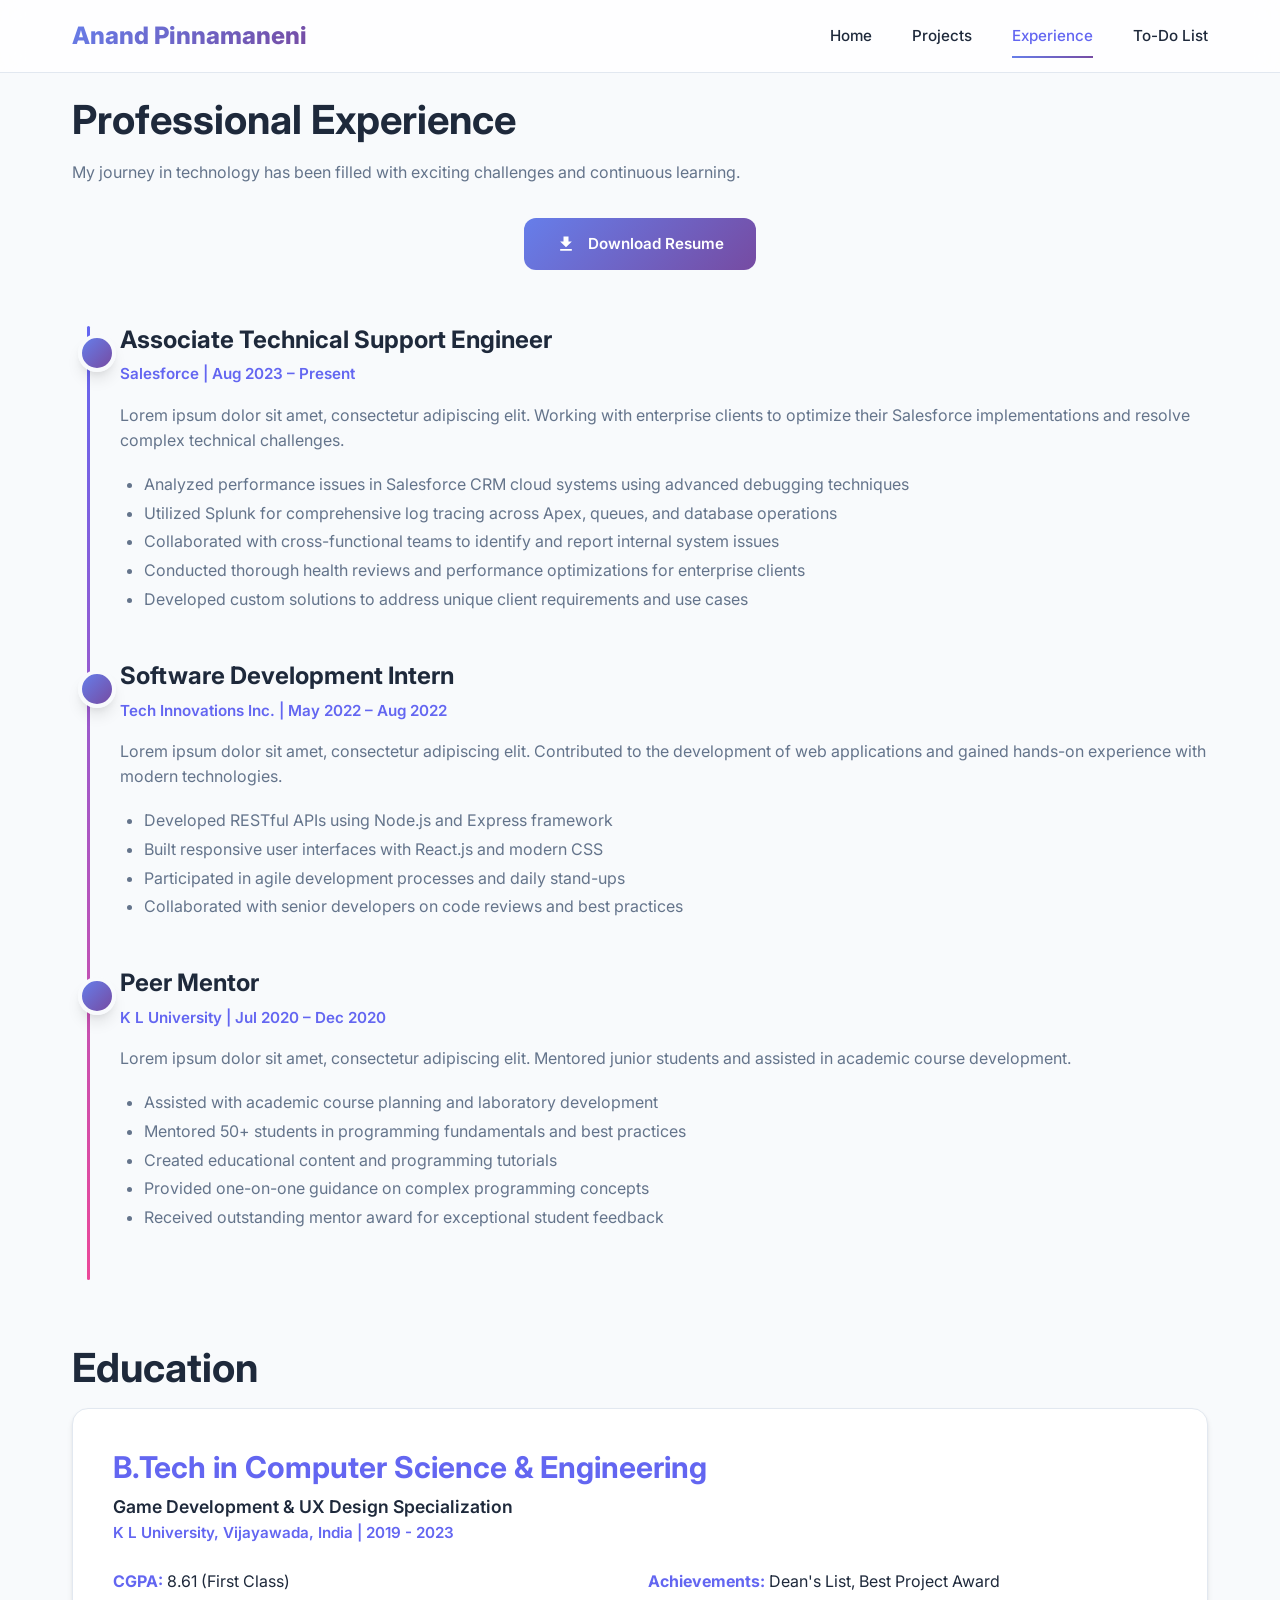
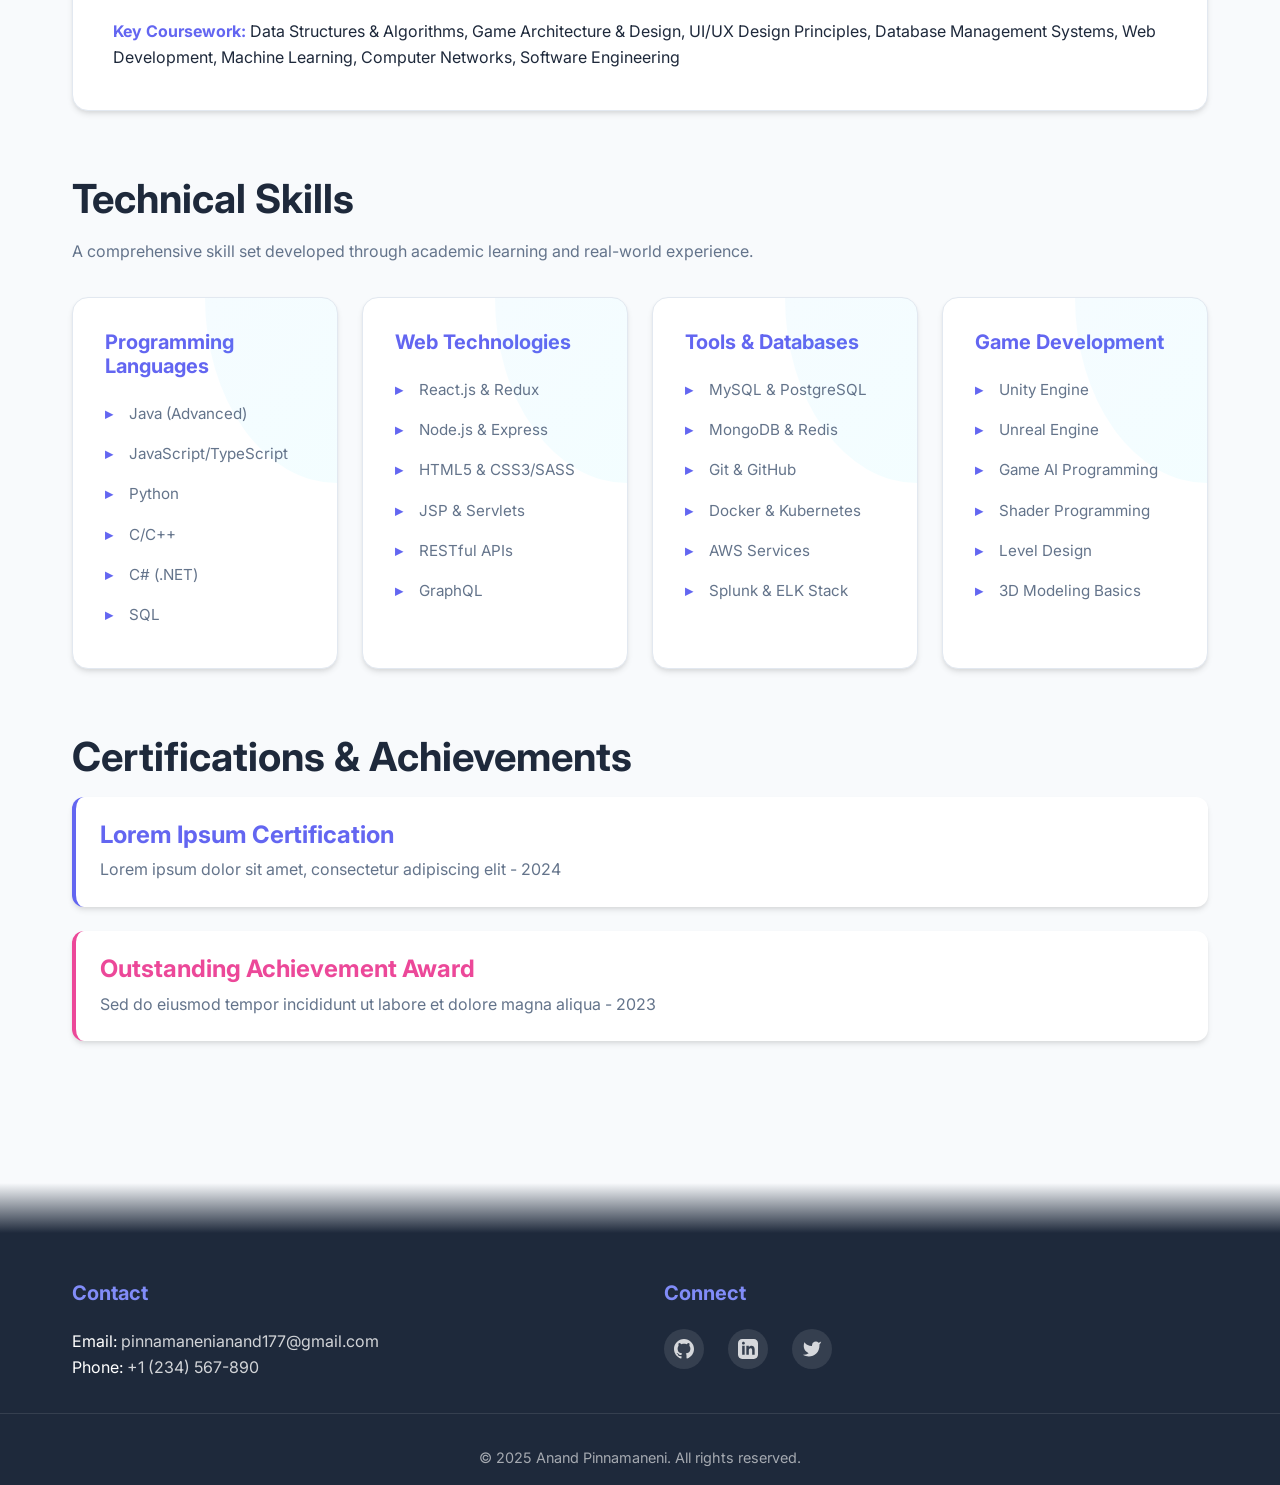
==== experience.html @ 84a03266 "first commit" ====
<!DOCTYPE html>
<html lang="en">
<head>
  <meta charset="UTF-8" />
  <meta name="viewport" content="width=device-width, initial-scale=1" />
  <title>Experience | Anand Pinnamaneni</title>
  <link rel="stylesheet" href="css/styles.css" />
  <link href="https://fonts.googleapis.com/css2?family=Inter:wght@400;500;600;700;800;900&display=swap" rel="stylesheet">
</head>
<body>
  <header>
    <div class="header-container">
      <a href="index.html" class="logo">Anand Pinnamaneni</a>
      <button class="menu-toggle" id="menu-toggle">☰</button>
      <nav id="nav-menu">
        <a href="index.html">Home</a>
        <a href="projects.html">Projects</a>
        <a href="experience.html" class="active">Experience</a>
        <a href="todo.html">To-Do List</a>
      </nav>
    </div>
  </header>

  <main>
    <section>
      <h2>Professional Experience</h2>
      <p style="color: var(--text-light); margin-bottom: 2rem;">My journey in technology has been filled with exciting challenges and continuous learning.</p>
      
      <div style="margin-bottom: 3rem; text-align: center;">
        <a href="resume/AnandPinnamaneni_Resume.pdf" download class="btn">
          <svg width="20" height="20" fill="currentColor" style="margin-right: 8px; vertical-align: middle;" viewBox="0 0 24 24">
            <path d="M19 9h-4V3H9v6H5l7 7 7-7zM5 18v2h14v-2H5z"/>
          </svg>
          Download Resume
        </a>
      </div>      
      <div class="experience-timeline">
        <div class="experience-item">
          <h3>Associate Technical Support Engineer</h3>
          <p class="experience-date">Salesforce | Aug 2023 – Present</p>
          <p style="color: var(--text-light); margin-bottom: 1rem;">
            Lorem ipsum dolor sit amet, consectetur adipiscing elit. Working with enterprise clients to optimize their Salesforce implementations and resolve complex technical challenges.
          </p>
          <ul style="margin-left: 1.5rem; color: var(--text-light); line-height: 1.8;">
            <li>Analyzed performance issues in Salesforce CRM cloud systems using advanced debugging techniques</li>
            <li>Utilized Splunk for comprehensive log tracing across Apex, queues, and database operations</li>
            <li>Collaborated with cross-functional teams to identify and report internal system issues</li>
            <li>Conducted thorough health reviews and performance optimizations for enterprise clients</li>
            <li>Developed custom solutions to address unique client requirements and use cases</li>
          </ul>
        </div>

        <div class="experience-item">
          <h3>Software Development Intern</h3>
          <p class="experience-date">Tech Innovations Inc. | May 2022 – Aug 2022</p>
          <p style="color: var(--text-light); margin-bottom: 1rem;">
            Lorem ipsum dolor sit amet, consectetur adipiscing elit. Contributed to the development of web applications and gained hands-on experience with modern technologies.
          </p>
          <ul style="margin-left: 1.5rem; color: var(--text-light); line-height: 1.8;">
            <li>Developed RESTful APIs using Node.js and Express framework</li>
            <li>Built responsive user interfaces with React.js and modern CSS</li>
            <li>Participated in agile development processes and daily stand-ups</li>
            <li>Collaborated with senior developers on code reviews and best practices</li>
          </ul>
        </div>
        <div class="experience-item">
          <h3>Peer Mentor</h3>
          <p class="experience-date">K L University | Jul 2020 – Dec 2020</p>
          <p style="color: var(--text-light); margin-bottom: 1rem;">
            Lorem ipsum dolor sit amet, consectetur adipiscing elit. Mentored junior students and assisted in academic course development.
          </p>
          <ul style="margin-left: 1.5rem; color: var(--text-light); line-height: 1.8;">
            <li>Assisted with academic course planning and laboratory development</li>
            <li>Mentored 50+ students in programming fundamentals and best practices</li>
            <li>Created educational content and programming tutorials</li>
            <li>Provided one-on-one guidance on complex programming concepts</li>
            <li>Received outstanding mentor award for exceptional student feedback</li>
          </ul>
        </div>
      </div>
    </section>

    <section>
      <h2>Education</h2>
      <div style="background: var(--card-bg); padding: 2.5rem; border-radius: 16px; box-shadow: var(--shadow); border: 1px solid var(--border-color);">
        <h3 style="color: var(--primary-color); margin-bottom: 0.5rem;">B.Tech in Computer Science & Engineering</h3>
        <p style="color: var(--text-color); font-weight: 600; font-size: 1.1rem;">Game Development & UX Design Specialization</p>
        <p class="experience-date">K L University, Vijayawada, India | 2019 - 2023</p>
        <div style="margin-top: 1.5rem; display: grid; grid-template-columns: repeat(auto-fit, minmax(200px, 1fr)); gap: 1rem;">
          <div>
            <strong style="color: var(--primary-color);">CGPA:</strong> 8.61 (First Class)
          </div>
          <div>
            <strong style="color: var(--primary-color);">Achievements:</strong> Dean's List, Best Project Award
          </div>
        </div>        <p style="margin-top: 1.5rem;">
          <strong style="color: var(--primary-color);">Key Coursework:</strong> Data Structures & Algorithms, Game Architecture & Design, UI/UX Design Principles, Database Management Systems, Web Development, Machine Learning, Computer Networks, Software Engineering
        </p>
      </div>
    </section>

    <section>
      <h2>Technical Skills</h2>
      <p style="color: var(--text-light); margin-bottom: 2rem;">A comprehensive skill set developed through academic learning and real-world experience.</p>
      
      <div class="skills-grid">
        <div class="skill-category">
          <h4>Programming Languages</h4>
          <ul>
            <li>Java (Advanced)</li>
            <li>JavaScript/TypeScript</li>
            <li>Python</li>
            <li>C/C++</li>
            <li>C# (.NET)</li>
            <li>SQL</li>
          </ul>
        </div>
        <div class="skill-category">
          <h4>Web Technologies</h4>
          <ul>
            <li>React.js & Redux</li>
            <li>Node.js & Express</li>
            <li>HTML5 & CSS3/SASS</li>
            <li>JSP & Servlets</li>
            <li>RESTful APIs</li>
            <li>GraphQL</li>
          </ul>
        </div>        <div class="skill-category">
          <h4>Tools & Databases</h4>
          <ul>
            <li>MySQL & PostgreSQL</li>
            <li>MongoDB & Redis</li>
            <li>Git & GitHub</li>
            <li>Docker & Kubernetes</li>
            <li>AWS Services</li>
            <li>Splunk & ELK Stack</li>
          </ul>
        </div>
        <div class="skill-category">
          <h4>Game Development</h4>
          <ul>
            <li>Unity Engine</li>
            <li>Unreal Engine</li>
            <li>Game AI Programming</li>
            <li>Shader Programming</li>
            <li>Level Design</li>
            <li>3D Modeling Basics</li>
          </ul>
        </div>
      </div>
    </section>

    <section>
      <h2>Certifications & Achievements</h2>
      <div style="display: grid; gap: 1.5rem;">
        <div style="background: var(--card-bg); padding: 1.5rem; border-radius: 12px; box-shadow: var(--shadow); border-left: 4px solid var(--primary-color);">
          <h4 style="color: var(--primary-color); margin-bottom: 0.5rem;">Lorem Ipsum Certification</h4>
          <p style="color: var(--text-light);">Lorem ipsum dolor sit amet, consectetur adipiscing elit - 2024</p>
        </div>
        <div style="background: var(--card-bg); padding: 1.5rem; border-radius: 12px; box-shadow: var(--shadow); border-left: 4px solid var(--secondary-color);">
          <h4 style="color: var(--secondary-color); margin-bottom: 0.5rem;">Outstanding Achievement Award</h4>
          <p style="color: var(--text-light);">Sed do eiusmod tempor incididunt ut labore et dolore magna aliqua - 2023</p>
        </div>
      </div>
    </section>
  </main>
  <footer>
    <div class="footer-content">
      <div class="footer-section">
        <h3>Contact</h3>
        <p>Email: <a href="mailto:pinnamanenianand177@gmail.com">pinnamanenianand177@gmail.com</a></p>
        <p>Phone: <a href="tel:+1234567890">+1 (234) 567-890</a></p>
      </div>
      <div class="footer-section">
        <h3>Connect</h3>
        <div class="social-links">
          <a href="https://github.com" target="_blank" title="GitHub">
            <svg width="20" height="20" fill="currentColor" viewBox="0 0 24 24"><path d="M12 0c-6.626 0-12 5.373-12 12 0 5.302 3.438 9.8 8.207 11.387.599.111.793-.261.793-.577v-2.234c-3.338.726-4.033-1.416-4.033-1.416-.546-1.387-1.333-1.756-1.333-1.756-1.089-.745.083-.729.083-.729 1.205.084 1.839 1.237 1.839 1.237 1.07 1.834 2.807 1.304 3.492.997.107-.775.418-1.305.762-1.604-2.665-.305-5.467-1.334-5.467-5.931 0-1.311.469-2.381 1.236-3.221-.124-.303-.535-1.524.117-3.176 0 0 1.008-.322 3.301 1.23.957-.266 1.983-.399 3.003-.404 1.02.005 2.047.138 3.006.404 2.291-1.552 3.297-1.23 3.297-1.23.653 1.653.242 2.874.118 3.176.77.84 1.235 1.911 1.235 3.221 0 4.609-2.807 5.624-5.479 5.921.43.372.823 1.102.823 2.222v3.293c0 .319.192.694.801.576 4.765-1.589 8.199-6.086 8.199-11.386 0-6.627-5.373-12-12-12z"/></svg>
          </a>
          <a href="https://linkedin.com" target="_blank" title="LinkedIn">
            <svg width="20" height="20" fill="currentColor" viewBox="0 0 24 24"><path d="M19 0h-14c-2.761 0-5 2.239-5 5v14c0 2.761 2.239 5 5 5h14c2.762 0 5-2.239 5-5v-14c0-2.761-2.238-5-5-5zm-11 19h-3v-11h3v11zm-1.5-12.268c-.966 0-1.75-.79-1.75-1.764s.784-1.764 1.75-1.764 1.75.79 1.75 1.764-.783 1.764-1.75 1.764zm13.5 12.268h-3v-5.604c0-3.368-4-3.113-4 0v5.604h-3v-11h3v1.765c1.396-2.586 7-2.777 7 2.476v6.759z"/></svg>
          </a>
          <a href="https://twitter.com" target="_blank" title="Twitter">
            <svg width="20" height="20" fill="currentColor" viewBox="0 0 24 24"><path d="M23 3a10.9 10.9 0 01-3.14 1.53 4.48 4.48 0 00-7.86 3v1A10.66 10.66 0 013 4s-4 9 5 13a11.64 11.64 0 01-7 2c9 5 20 0 20-11.5a4.5 4.5 0 00-.08-.83A7.72 7.72 0 0023 3z"></path></svg>
          </a>
        </div>
      </div>
    </div>
    <div class="footer-bottom">
      <p>&copy; 2025 Anand Pinnamaneni. All rights reserved.</p>
    </div>
  </footer>

  <script src="javascripts/script.js"></script>
</body>
</html>
---- css/styles.css ----
/* Modern Portfolio CSS - Enhanced Design */

/* CSS Variables for Modern Theme */
:root {
  --primary-color: #6366f1;
  --primary-dark: #4f46e5;
  --primary-light: #818cf8;
  --secondary-color: #ec4899;
  --accent-color: #14b8a6;
  --text-color: #1e293b;
  --text-light: #64748b;
  --text-muted: #94a3b8;
  --bg-color: #f8fafc;
  --card-bg: #ffffff;
  --card-hover: #f1f5f9;
  --border-color: #e2e8f0;
  --shadow-sm: 0 1px 2px 0 rgba(0, 0, 0, 0.05);
  --shadow: 0 4px 6px -1px rgba(0, 0, 0, 0.1), 0 2px 4px -1px rgba(0, 0, 0, 0.06);
  --shadow-md: 0 10px 15px -3px rgba(0, 0, 0, 0.1), 0 4px 6px -2px rgba(0, 0, 0, 0.05);
  --shadow-lg: 0 20px 25px -5px rgba(0, 0, 0, 0.1), 0 10px 10px -5px rgba(0, 0, 0, 0.04);
  --shadow-xl: 0 25px 50px -12px rgba(0, 0, 0, 0.25);
  --gradient-primary: linear-gradient(135deg, #667eea 0%, #764ba2 100%);
  --gradient-secondary: linear-gradient(135deg, #f093fb 0%, #f5576c 100%);
  --gradient-accent: linear-gradient(135deg, #4facfe 0%, #00f2fe 100%);
}

/* Global Reset and Base */
* {
  box-sizing: border-box;
  margin: 0;
  padding: 0;
}

html {
  scroll-behavior: smooth;
}

body {
  font-family: 'Inter', -apple-system, BlinkMacSystemFont, 'Segoe UI', Roboto, sans-serif;
  line-height: 1.6;
  background-color: var(--bg-color);
  color: var(--text-color);
  min-height: 100vh;
  font-size: 16px;
  -webkit-font-smoothing: antialiased;
  -moz-osx-font-smoothing: grayscale;
}

/* Typography */
h1, h2, h3, h4, h5, h6 {
  font-weight: 700;
  line-height: 1.2;
  margin-bottom: 1rem;
}

h1 { font-size: 3.5rem; }
h2 { font-size: 2.5rem; }
h3 { font-size: 1.875rem; }
h4 { font-size: 1.5rem; }
h5 { font-size: 1.25rem; }
h6 { font-size: 1rem; }

/* Modern Header with Glassmorphism */
header {
  position: fixed;
  top: 0;
  width: 100%;
  backdrop-filter: blur(12px);
  background: rgba(255, 255, 255, 0.8);
  border-bottom: 1px solid var(--border-color);
  z-index: 1000;
  transition: all 0.3s ease;
}

header.scrolled {
  box-shadow: var(--shadow-md);
}
.header-container {
  max-width: 1200px;
  margin: 0 auto;
  padding: 1rem 2rem;
  display: flex;
  justify-content: space-between;
  align-items: center;
}

.logo {
  font-size: 1.5rem;
  font-weight: 800;
  text-decoration: none;
  background: var(--gradient-primary);
  -webkit-background-clip: text;
  -webkit-text-fill-color: transparent;
  background-clip: text;
  transition: all 0.3s ease;
}

.logo:hover {
  transform: translateX(5px);
}

nav {
  display: flex;
  gap: 2.5rem;
  align-items: center;
}

nav a {
  color: var(--text-color);
  text-decoration: none;
  font-weight: 500;
  position: relative;
  transition: all 0.3s ease;
  padding: 0.5rem 0;
  font-size: 0.95rem;
}
nav a::after {
  content: '';
  position: absolute;
  bottom: -2px;
  left: 0;
  width: 0;
  height: 2px;
  background: var(--gradient-primary);
  transition: width 0.3s ease;
}

nav a:hover {
  color: var(--primary-color);
}

nav a:hover::after,
nav a.active::after {
  width: 100%;
}

nav a.active {
  color: var(--primary-color);
}

/* Mobile Menu */
.menu-toggle {
  display: none;
  background: none;
  border: none;
  font-size: 1.5rem;
  color: var(--text-color);
  cursor: pointer;
  padding: 0.5rem;
}
/* Main Content */
main {
  max-width: 1200px;
  margin: 0 auto;
  padding: 6rem 2rem 3rem;
  min-height: calc(100vh - 200px);
}

section {
  margin-bottom: 4rem;
  animation: fadeInUp 0.6s ease-out;
}

@keyframes fadeInUp {
  from {
    opacity: 0;
    transform: translateY(30px);
  }
  to {
    opacity: 1;
    transform: translateY(0);
  }
}

/* Hero Section - Modern Design */
.hero {
  text-align: center;
  padding: 5rem 0;
  position: relative;
}

.hero::before {
  content: '';
  position: absolute;
  top: -50%;
  left: -10%;
  width: 300px;
  height: 300px;
  background: var(--gradient-accent);
  filter: blur(100px);
  opacity: 0.3;
  border-radius: 50%;
  z-index: -1;
}
.hero h1 {
  font-size: clamp(2.5rem, 5vw, 4rem);
  font-weight: 900;
  margin-bottom: 1.5rem;
  background: var(--gradient-primary);
  -webkit-background-clip: text;
  -webkit-text-fill-color: transparent;
  background-clip: text;
  animation: gradient 3s ease infinite;
}

@keyframes gradient {
  0%, 100% { background-position: 0% 50%; }
  50% { background-position: 100% 50%; }
}

.hero p {
  font-size: 1.25rem;
  color: var(--text-light);
  max-width: 700px;
  margin: 0 auto 2rem;
  line-height: 1.8;
}

/* Modern Card Design */
.card-container {
  display: grid;
  grid-template-columns: repeat(auto-fill, minmax(320px, 1fr));
  gap: 2rem;
  margin-top: 3rem;
}
.project-card {
  background: var(--card-bg);
  border-radius: 16px;
  overflow: hidden;
  box-shadow: var(--shadow);
  transition: all 0.4s cubic-bezier(0.175, 0.885, 0.32, 1.275);
  cursor: pointer;
  position: relative;
  border: 1px solid var(--border-color);
}

.project-card::before {
  content: '';
  position: absolute;
  top: 0;
  left: 0;
  width: 100%;
  height: 100%;
  background: var(--gradient-primary);
  opacity: 0;
  transition: opacity 0.3s ease;
  z-index: 1;
}

.project-card:hover {
  transform: translateY(-8px) scale(1.02);
  box-shadow: var(--shadow-xl);
  border-color: var(--primary-light);
}

.project-card:hover::before {
  opacity: 0.05;
}
.card-image {
  width: 100%;
  height: 220px;
  object-fit: cover;
  transition: transform 0.4s ease;
}

.project-card:hover .card-image {
  transform: scale(1.1);
}

.card-content {
  padding: 1.75rem;
  position: relative;
  z-index: 2;
}

.project-card h3 {
  font-size: 1.375rem;
  margin-bottom: 0.75rem;
  color: var(--text-color);
}

.project-card p {
  color: var(--text-light);
  font-size: 0.95rem;
  line-height: 1.6;
  margin-bottom: 1.25rem;
}

.tech-stack {
  display: flex;
  flex-wrap: wrap;
  gap: 0.5rem;
  margin-top: 1rem;
}
.tech-tag {
  background: var(--primary-light);
  background: linear-gradient(135deg, var(--primary-light), var(--primary-color));
  color: white;
  padding: 0.375rem 0.875rem;
  border-radius: 999px;
  font-size: 0.8rem;
  font-weight: 600;
  letter-spacing: 0.025em;
  transition: all 0.3s ease;
}

.tech-tag:hover {
  transform: scale(1.05);
  box-shadow: 0 4px 8px rgba(99, 102, 241, 0.3);
}

/* Modern Modal Design */
.modal {
  display: none;
  position: fixed;
  z-index: 2000;
  left: 0;
  top: 0;
  width: 100%;
  height: 100%;
  background-color: rgba(0, 0, 0, 0.7);
  backdrop-filter: blur(8px);
  animation: fadeIn 0.3s ease;
}

@keyframes fadeIn {
  from { opacity: 0; }
  to { opacity: 1; }
}
.modal-content {
  background-color: var(--card-bg);
  margin: 3% auto;
  padding: 0;
  border-radius: 20px;
  width: 90%;
  max-width: 700px;
  max-height: 90vh;
  overflow: hidden;
  box-shadow: var(--shadow-xl);
  animation: slideIn 0.4s ease;
  position: relative;
}

@keyframes slideIn {
  from {
    opacity: 0;
    transform: translateY(-50px) scale(0.95);
  }
  to {
    opacity: 1;
    transform: translateY(0) scale(1);
  }
}

.modal-header {
  position: relative;
  height: 250px;
  overflow: hidden;
}

.modal-header img {
  width: 100%;
  height: 100%;
  object-fit: cover;
}
.modal-body {
  padding: 2.5rem;
  max-height: calc(90vh - 250px);
  overflow-y: auto;
}

.modal-body h2 {
  font-size: 2.25rem;
  margin-bottom: 1.5rem;
  color: var(--text-color);
}

.modal-body h3 {
  font-size: 1.5rem;
  margin-top: 2rem;
  margin-bottom: 1rem;
  color: var(--primary-color);
}

.close {
  position: absolute;
  top: 1rem;
  right: 1rem;
  font-size: 2rem;
  font-weight: bold;
  cursor: pointer;
  width: 40px;
  height: 40px;
  border-radius: 50%;
  background: rgba(255, 255, 255, 0.9);
  display: flex;
  align-items: center;
  justify-content: center;
  transition: all 0.3s ease;
  z-index: 10;
}
.close:hover {
  background: rgba(255, 255, 255, 1);
  transform: rotate(90deg);
  color: var(--primary-color);
}

/* Experience Timeline - Modern */
.experience-timeline {
  position: relative;
  padding-left: 3rem;
  margin-top: 3rem;
}

.experience-timeline::before {
  content: '';
  position: absolute;
  left: 15px;
  top: 0;
  height: 100%;
  width: 3px;
  background: linear-gradient(to bottom, var(--primary-color), var(--secondary-color));
  border-radius: 3px;
}

.experience-item {
  position: relative;
  padding-bottom: 3rem;
  animation: fadeInLeft 0.6s ease-out;
}

@keyframes fadeInLeft {
  from {
    opacity: 0;
    transform: translateX(-30px);
  }
  to {
    opacity: 1;
    transform: translateX(0);
  }
}
.experience-item::before {
  content: '';
  position: absolute;
  left: -42px;
  top: 0.5rem;
  width: 30px;
  height: 30px;
  border-radius: 50%;
  background: var(--gradient-primary);
  border: 4px solid var(--bg-color);
  box-shadow: var(--shadow-md);
  z-index: 1;
}

.experience-item h3 {
  color: var(--text-color);
  margin-bottom: 0.5rem;
  font-size: 1.5rem;
}

.experience-date {
  color: var(--primary-color);
  font-size: 0.95rem;
  font-weight: 600;
  margin-bottom: 1rem;
}

/* Modern Button Styles */
.btn {
  display: inline-block;
  padding: 0.875rem 2rem;
  background: var(--gradient-primary);
  color: white;
  text-decoration: none;
  border-radius: 12px;
  font-weight: 600;
  transition: all 0.3s ease;
  border: none;
  cursor: pointer;
  font-size: 0.95rem;
  position: relative;
  overflow: hidden;
}
.btn::before {
  content: '';
  position: absolute;
  top: 0;
  left: -100%;
  width: 100%;
  height: 100%;
  background: rgba(255, 255, 255, 0.2);
  transition: left 0.3s ease;
}

.btn:hover::before {
  left: 100%;
}

.btn:hover {
  transform: translateY(-2px);
  box-shadow: var(--shadow-lg);
}

.btn-secondary {
  background: transparent;
  color: var(--primary-color);
  border: 2px solid var(--primary-color);
}

.btn-secondary:hover {
  background: var(--primary-color);
  color: white;
}

/* Skills Grid - Modern Cards */
.skills-grid {
  display: grid;
  grid-template-columns: repeat(auto-fit, minmax(250px, 1fr));
  gap: 1.5rem;
  margin-top: 2rem;
}
.skill-category {
  background: var(--card-bg);
  padding: 2rem;
  border-radius: 16px;
  box-shadow: var(--shadow);
  border: 1px solid var(--border-color);
  transition: all 0.3s ease;
  position: relative;
  overflow: hidden;
}

.skill-category::before {
  content: '';
  position: absolute;
  top: -50%;
  right: -50%;
  width: 100%;
  height: 100%;
  background: var(--gradient-accent);
  opacity: 0.05;
  border-radius: 50%;
  transition: all 0.5s ease;
}

.skill-category:hover {
  transform: translateY(-5px);
  box-shadow: var(--shadow-lg);
  border-color: var(--primary-light);
}

.skill-category:hover::before {
  top: -25%;
  right: -25%;
}
.skill-category h4 {
  color: var(--primary-color);
  margin-bottom: 1rem;
  font-size: 1.25rem;
  font-weight: 700;
}

.skill-category ul {
  list-style: none;
}

.skill-category li {
  padding: 0.5rem 0;
  color: var(--text-light);
  font-size: 0.95rem;
  position: relative;
  padding-left: 1.5rem;
}

.skill-category li::before {
  content: '▸';
  position: absolute;
  left: 0;
  color: var(--primary-color);
  font-weight: bold;
}

/* Modern Footer */
footer {
  background: var(--text-color);
  color: white;
  padding: 3rem 0 1rem;
  margin-top: 5rem;
  position: relative;
}
footer::before {
  content: '';
  position: absolute;
  top: -50px;
  left: 0;
  width: 100%;
  height: 50px;
  background: linear-gradient(to bottom, transparent, var(--text-color));
}

.footer-content {
  max-width: 1200px;
  margin: 0 auto;
  padding: 0 2rem;
  display: grid;
  grid-template-columns: repeat(auto-fit, minmax(250px, 1fr));
  gap: 3rem;
}

.footer-section h3 {
  margin-bottom: 1.5rem;
  font-size: 1.25rem;
  color: var(--primary-light);
}

.footer-section a {
  color: rgba(255, 255, 255, 0.8);
  text-decoration: none;
  transition: all 0.3s ease;
}

.footer-section a:hover {
  color: var(--primary-light);
  transform: translateX(5px);
}
.social-links {
  display: flex;
  gap: 1.5rem;
  margin-top: 1rem;
}

.social-links a {
  width: 40px;
  height: 40px;
  border-radius: 50%;
  background: rgba(255, 255, 255, 0.1);
  display: flex;
  align-items: center;
  justify-content: center;
  transition: all 0.3s ease;
  font-size: 0.9rem;
}

.social-links a:hover {
  background: var(--primary-color);
  transform: translateY(-3px);
}

.footer-bottom {
  text-align: center;
  padding-top: 2rem;
  margin-top: 2rem;
  border-top: 1px solid rgba(255, 255, 255, 0.1);
  color: rgba(255, 255, 255, 0.6);
  font-size: 0.9rem;
}

/* Responsive Design */
@media (max-width: 768px) {
  .header-container {
    padding: 1rem;
  }
  .menu-toggle {
    display: block;
  }

  nav {
    display: none;
    position: absolute;
    top: 100%;
    left: 0;
    width: 100%;
    background: rgba(255, 255, 255, 0.95);
    backdrop-filter: blur(12px);
    flex-direction: column;
    padding: 1.5rem;
    gap: 1rem;
    box-shadow: var(--shadow-lg);
  }

  nav.active {
    display: flex;
  }

  .hero h1 {
    font-size: 2.5rem;
  }

  .card-container {
    grid-template-columns: 1fr;
  }

  main {
    padding: 5rem 1rem 3rem;
  }

  h1 { font-size: 2.5rem; }
  h2 { font-size: 2rem; }
  h3 { font-size: 1.5rem; }
  
  .modal-content {
    width: 95%;
    margin: 2% auto;
  }
}

/* Additional Utility Classes */
.text-gradient {
  background: var(--gradient-primary);
  -webkit-background-clip: text;
  -webkit-text-fill-color: transparent;
  background-clip: text;
}

.shadow-hover {
  transition: box-shadow 0.3s ease;
}

.shadow-hover:hover {
  box-shadow: var(--shadow-lg);
}
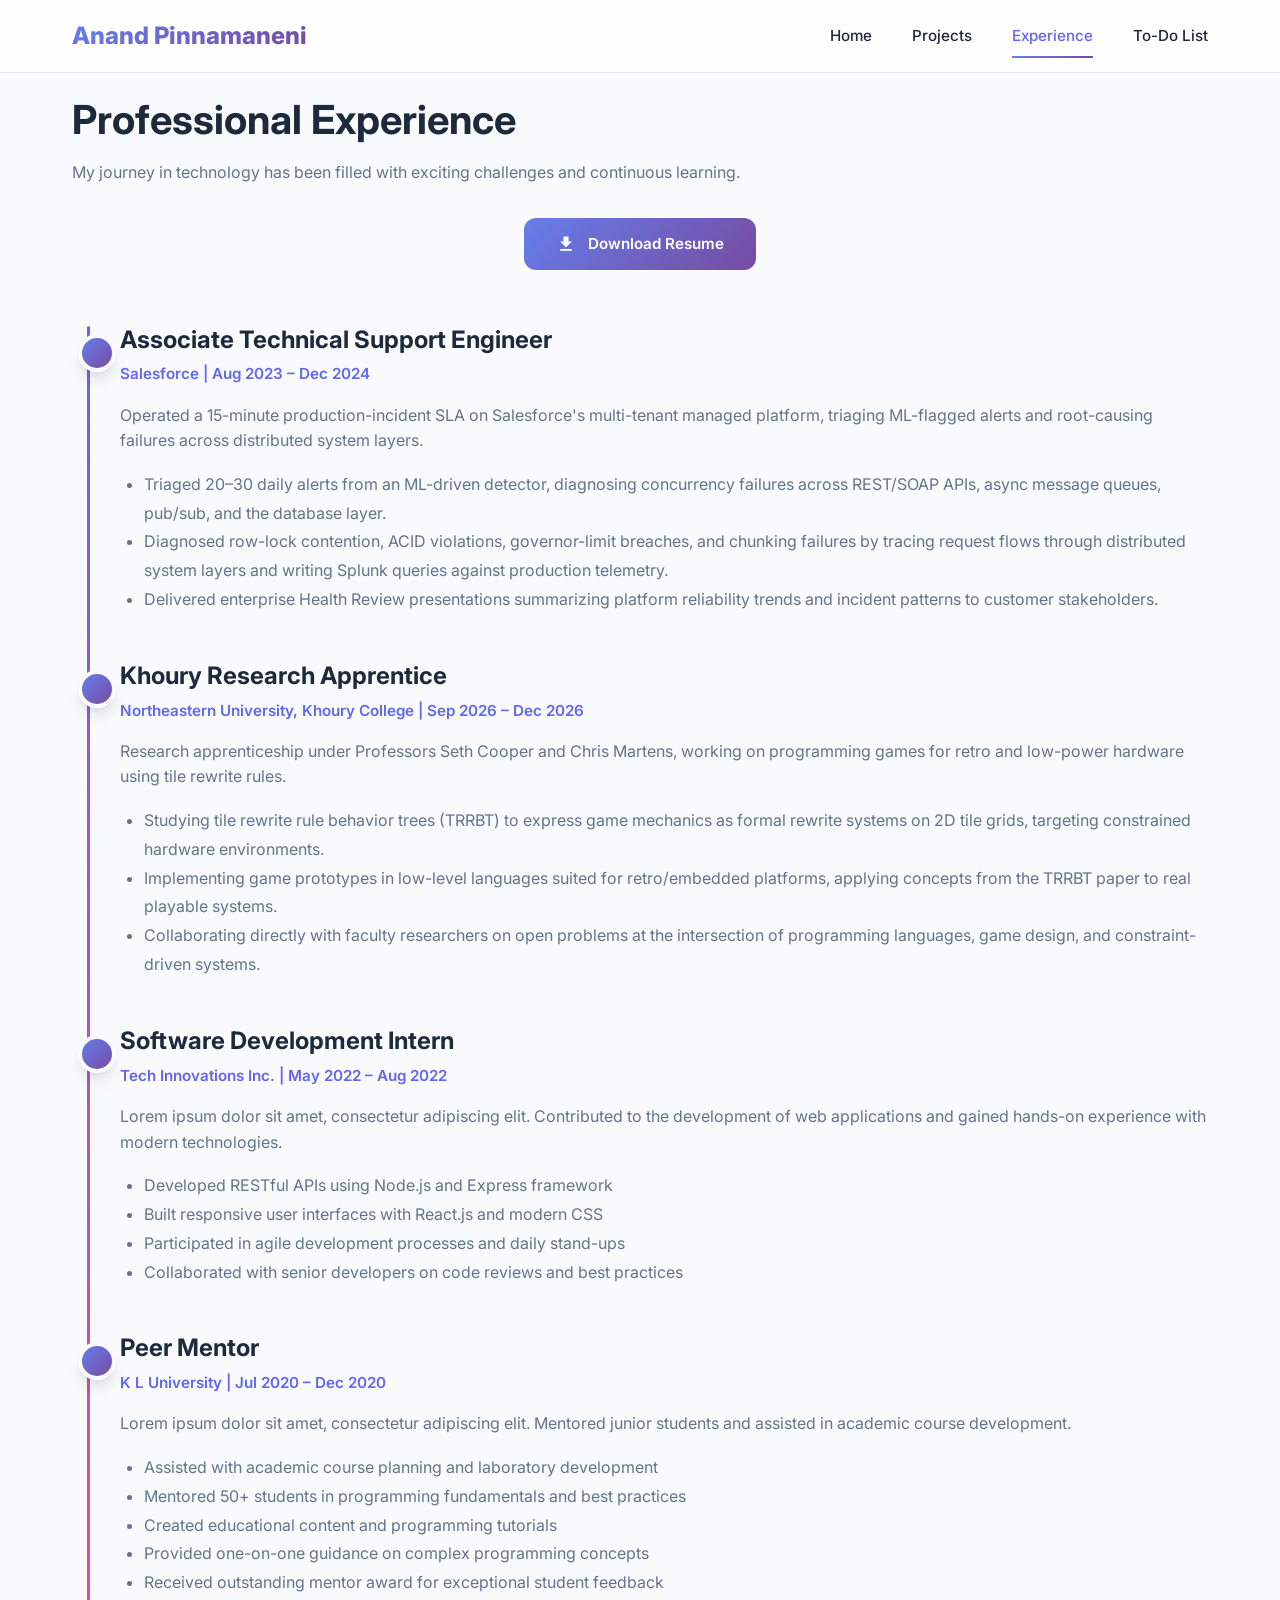
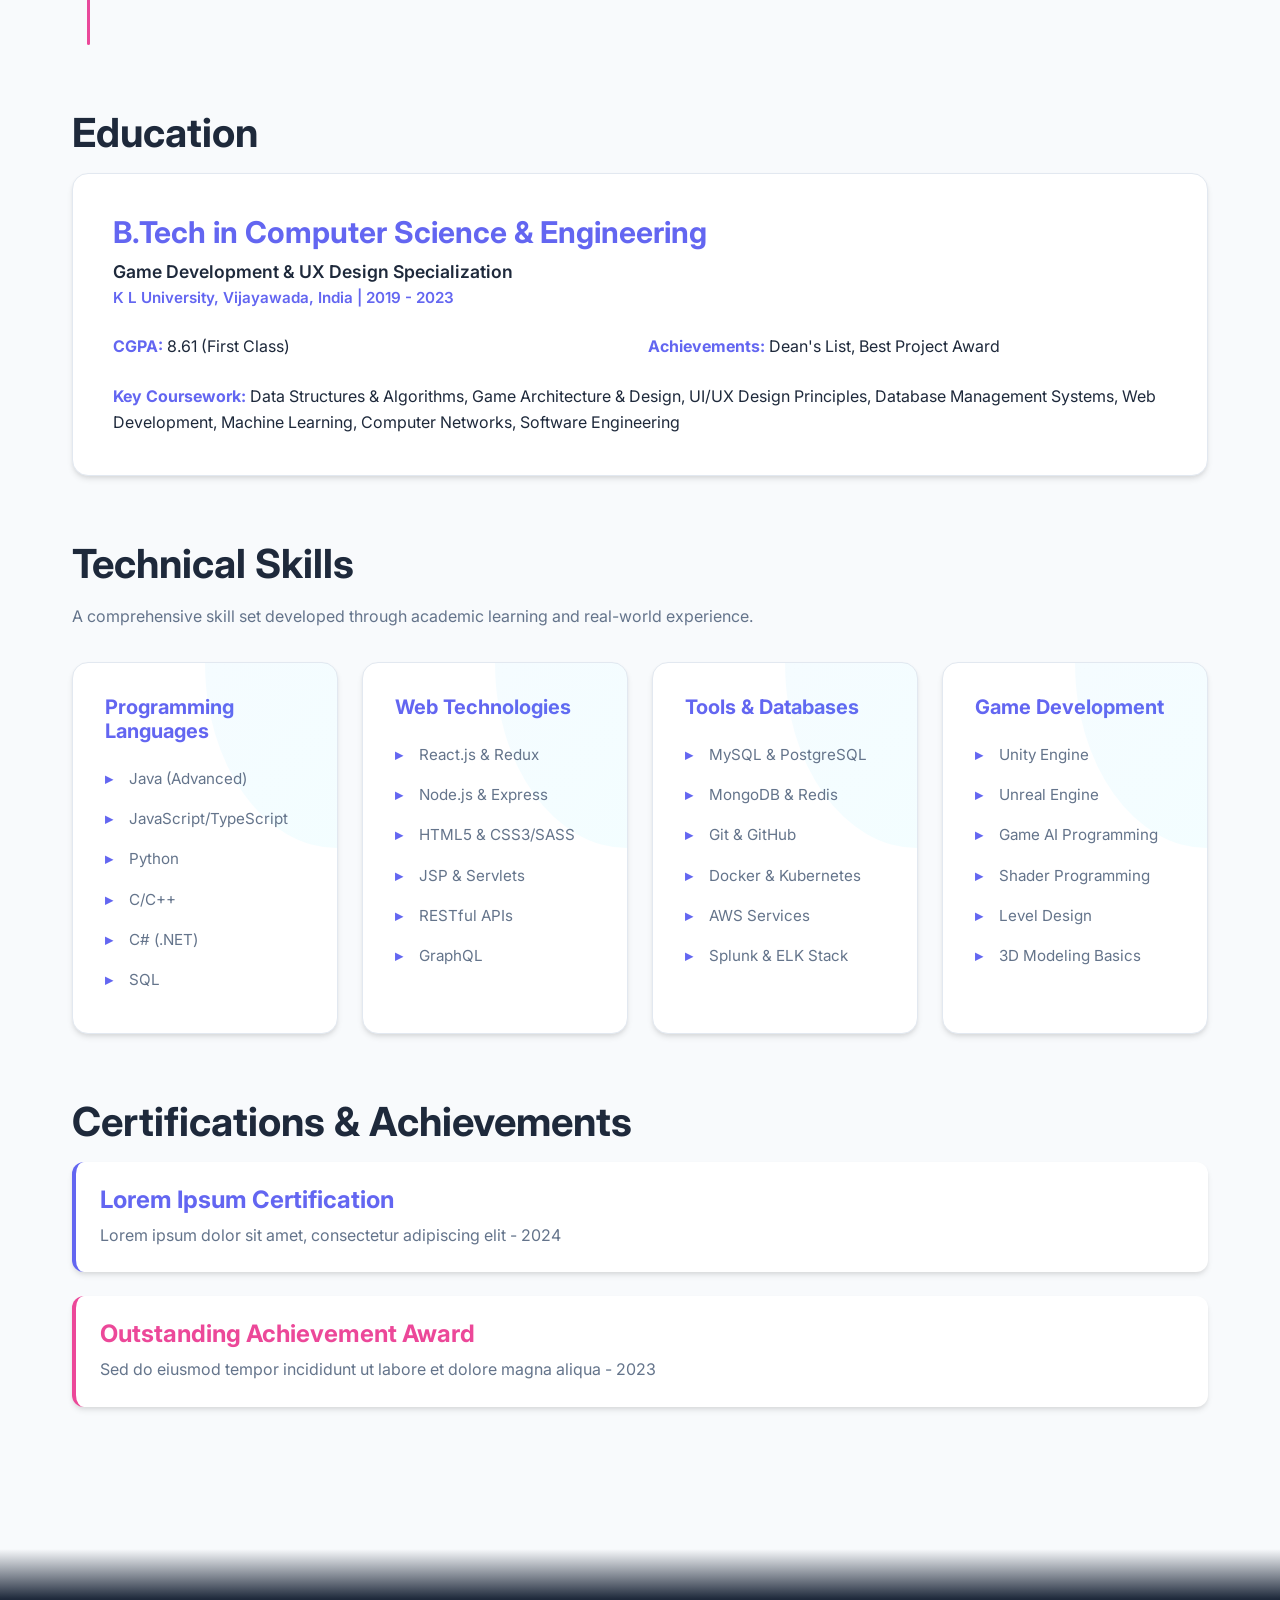
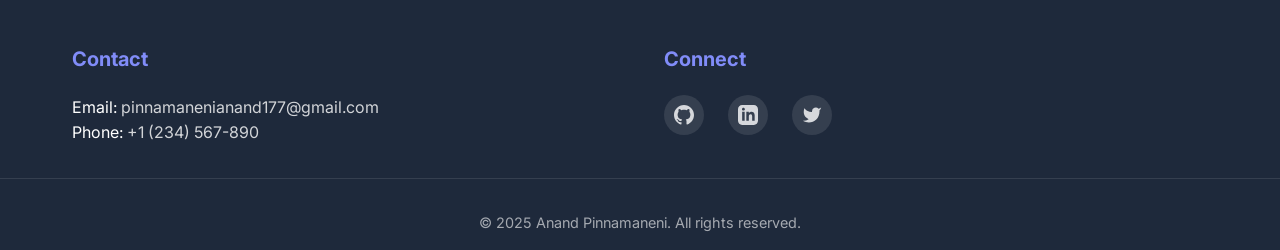
==== commit ad168bcc: "experience" ====
--- a/experience.html
+++ b/experience.html
@@ -27,7 +27,7 @@
       <p style="color: var(--text-light); margin-bottom: 2rem;">My journey in technology has been filled with exciting challenges and continuous learning.</p>
       
       <div style="margin-bottom: 3rem; text-align: center;">
-        <a href="resume/AnandPinnamaneni_Resume.pdf" download class="btn">
+        <a href="resume/resume_Anand_Pinnamaneni_r2.pdf" download class="btn">
           <svg width="20" height="20" fill="currentColor" style="margin-right: 8px; vertical-align: middle;" viewBox="0 0 24 24">
             <path d="M19 9h-4V3H9v6H5l7 7 7-7zM5 18v2h14v-2H5z"/>
           </svg>
@@ -37,16 +37,27 @@
       <div class="experience-timeline">
         <div class="experience-item">
           <h3>Associate Technical Support Engineer</h3>
-          <p class="experience-date">Salesforce | Aug 2023 – Present</p>
-          <p style="color: var(--text-light); margin-bottom: 1rem;">
-            Lorem ipsum dolor sit amet, consectetur adipiscing elit. Working with enterprise clients to optimize their Salesforce implementations and resolve complex technical challenges.
-          </p>
-          <ul style="margin-left: 1.5rem; color: var(--text-light); line-height: 1.8;">
-            <li>Analyzed performance issues in Salesforce CRM cloud systems using advanced debugging techniques</li>
-            <li>Utilized Splunk for comprehensive log tracing across Apex, queues, and database operations</li>
-            <li>Collaborated with cross-functional teams to identify and report internal system issues</li>
-            <li>Conducted thorough health reviews and performance optimizations for enterprise clients</li>
-            <li>Developed custom solutions to address unique client requirements and use cases</li>
+          <p class="experience-date">Salesforce | Aug 2023 – Dec 2024</p>
+          <p style="color: var(--text-light); margin-bottom: 1rem;">
+            Operated a 15-minute production-incident SLA on Salesforce's multi-tenant managed platform, triaging ML-flagged alerts and root-causing failures across distributed system layers.
+          </p>
+          <ul style="margin-left: 1.5rem; color: var(--text-light); line-height: 1.8;">
+            <li>Triaged 20–30 daily alerts from an ML-driven detector, diagnosing concurrency failures across REST/SOAP APIs, async message queues, pub/sub, and the database layer.</li>
+            <li>Diagnosed row-lock contention, ACID violations, governor-limit breaches, and chunking failures by tracing request flows through distributed system layers and writing Splunk queries against production telemetry.</li>
+            <li>Delivered enterprise Health Review presentations summarizing platform reliability trends and incident patterns to customer stakeholders.</li>
+          </ul>
+        </div>
+
+        <div class="experience-item">
+          <h3>Khoury Research Apprentice</h3>
+          <p class="experience-date">Northeastern University, Khoury College | Sep 2026 – Dec 2026</p>
+          <p style="color: var(--text-light); margin-bottom: 1rem;">
+            Research apprenticeship under Professors Seth Cooper and Chris Martens, working on programming games for retro and low-power hardware using tile rewrite rules.
+          </p>
+          <ul style="margin-left: 1.5rem; color: var(--text-light); line-height: 1.8;">
+            <li>Studying tile rewrite rule behavior trees (TRRBT) to express game mechanics as formal rewrite systems on 2D tile grids, targeting constrained hardware environments.</li>
+            <li>Implementing game prototypes in low-level languages suited for retro/embedded platforms, applying concepts from the TRRBT paper to real playable systems.</li>
+            <li>Collaborating directly with faculty researchers on open problems at the intersection of programming languages, game design, and constraint-driven systems.</li>
           </ul>
         </div>
 
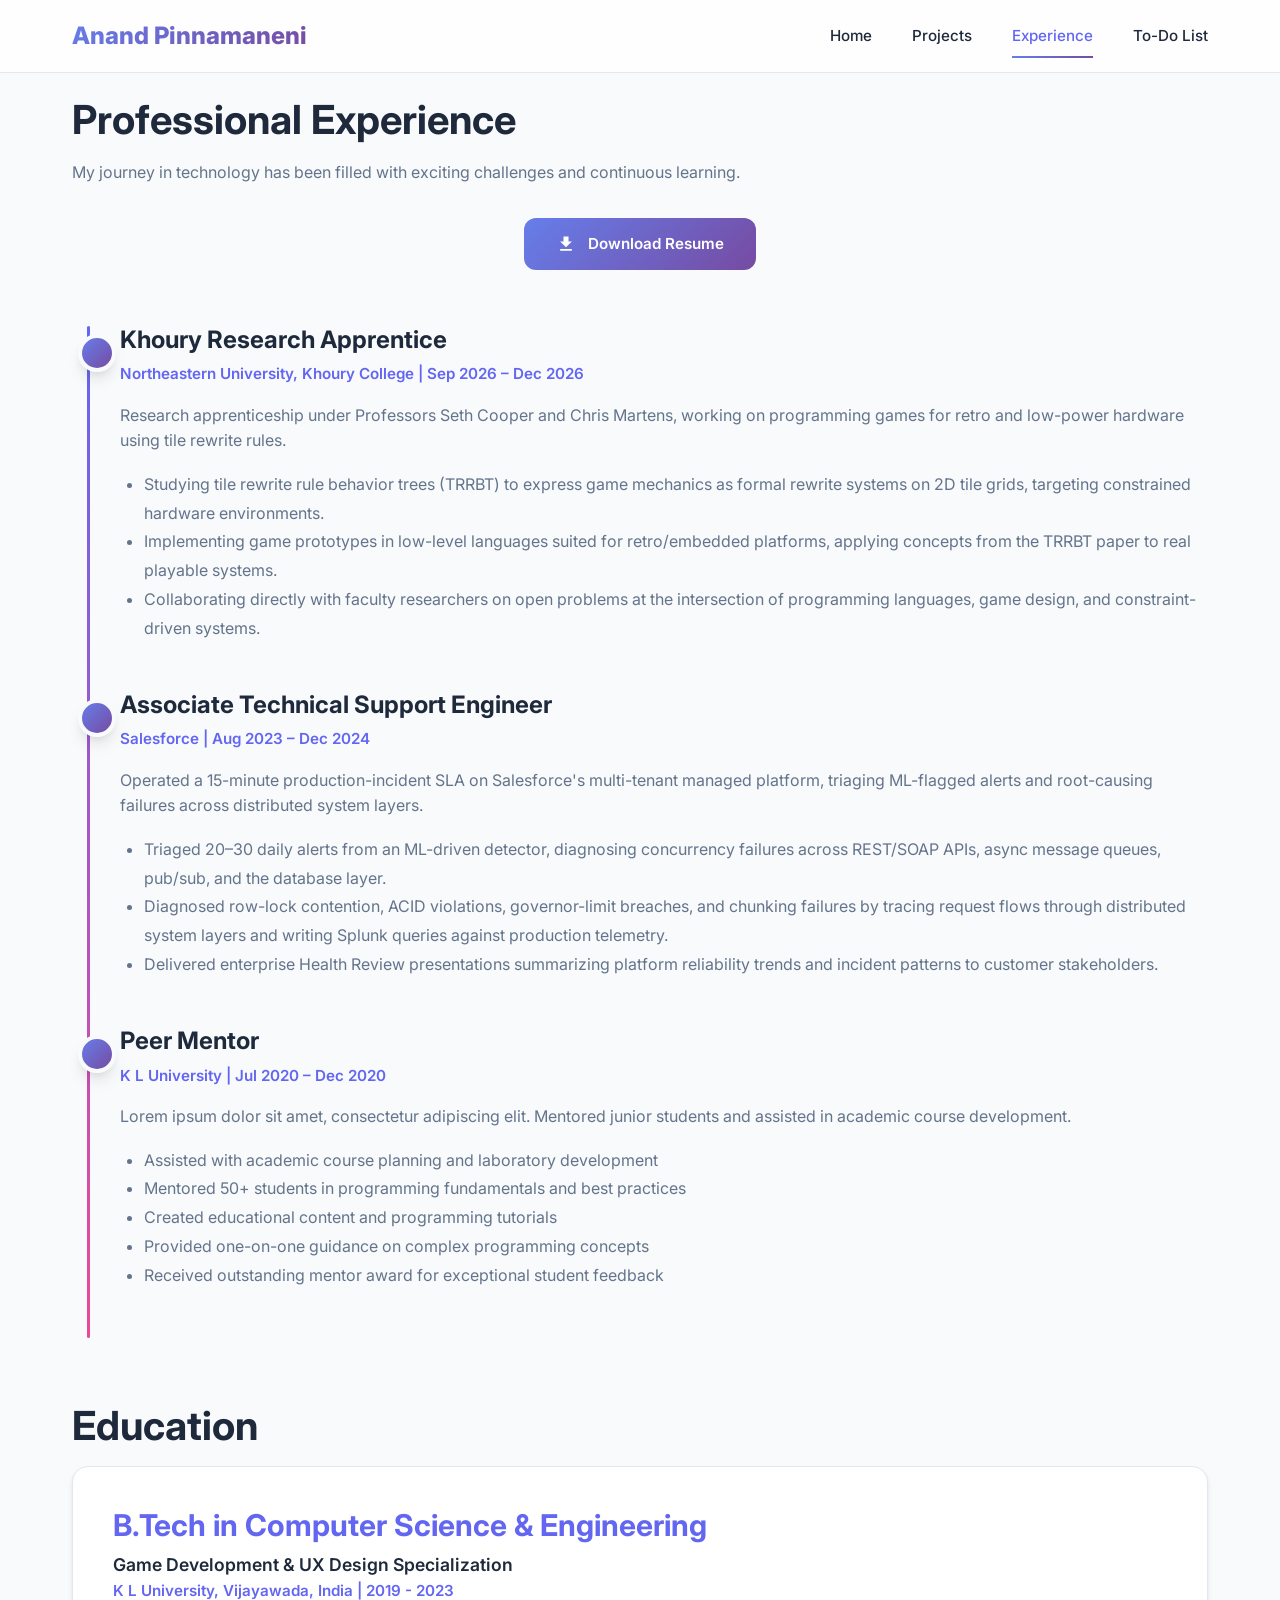
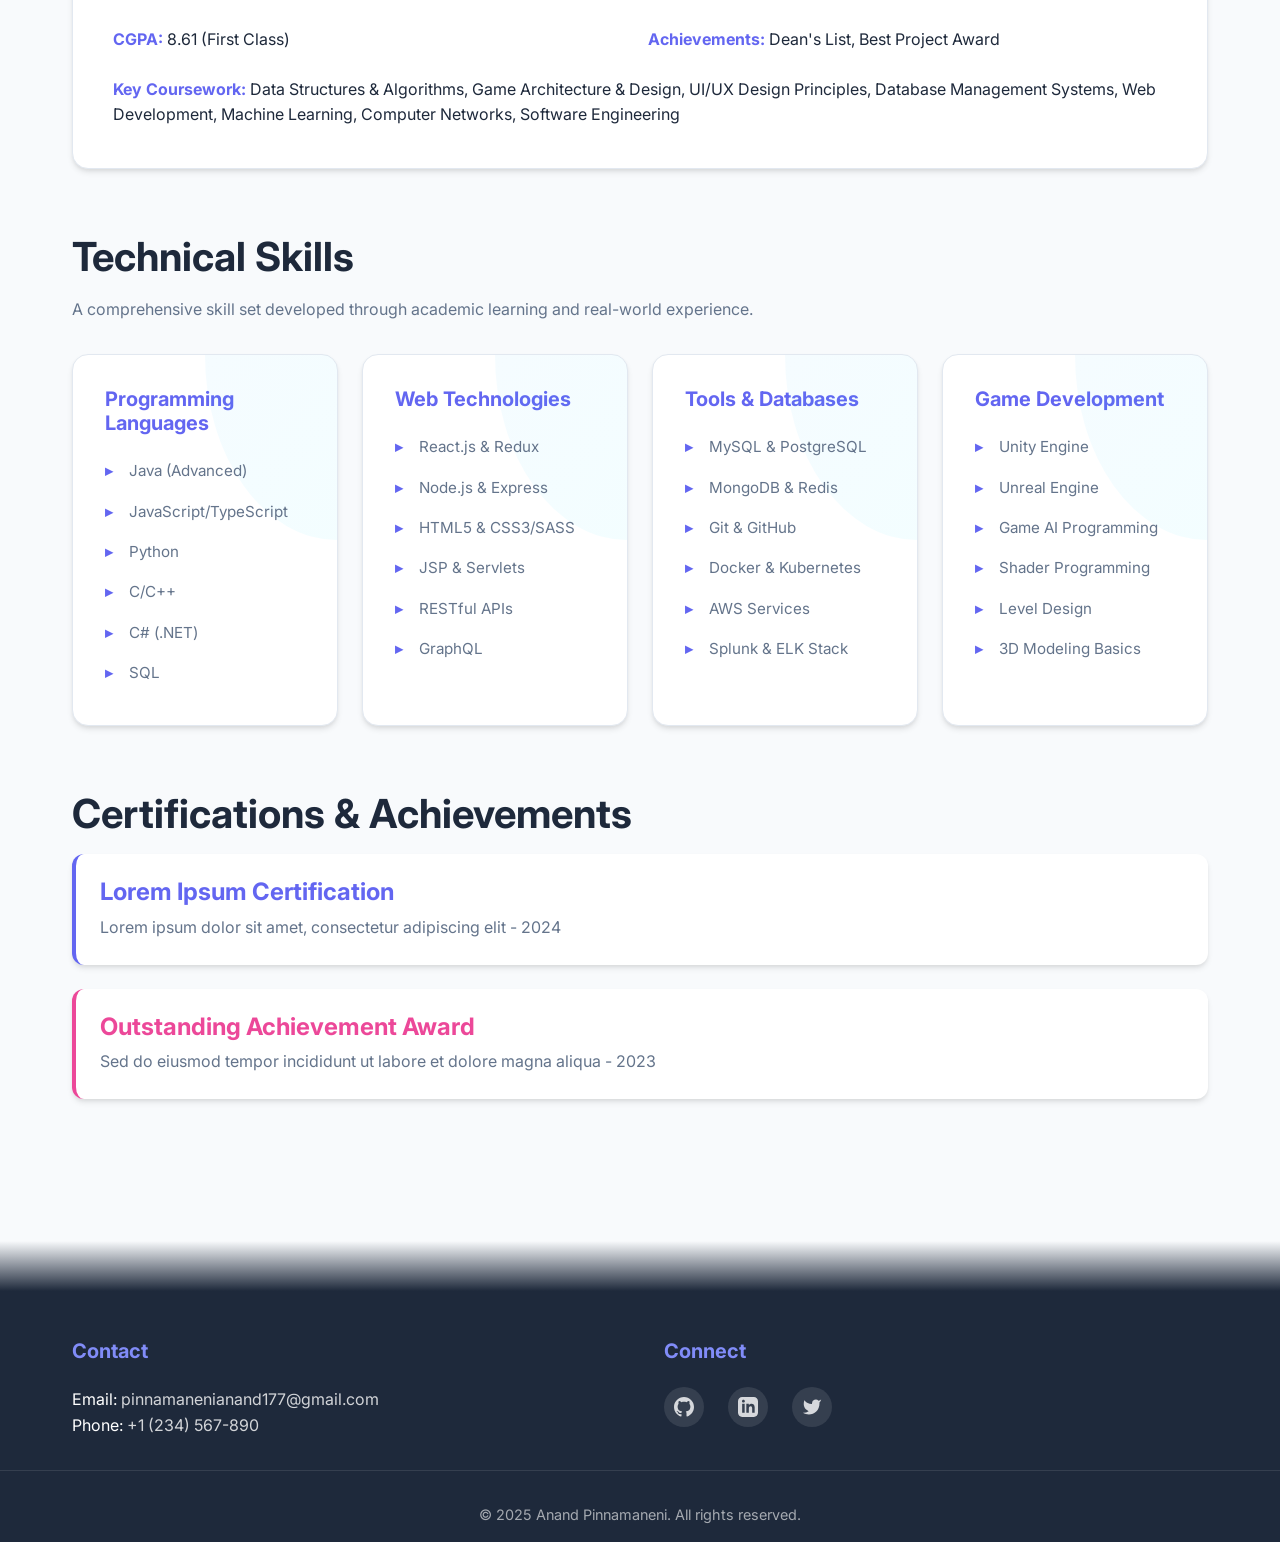
==== commit 593809b0: "corrections" ====
--- a/experience.html
+++ b/experience.html
@@ -36,19 +36,6 @@
       </div>      
       <div class="experience-timeline">
         <div class="experience-item">
-          <h3>Associate Technical Support Engineer</h3>
-          <p class="experience-date">Salesforce | Aug 2023 – Dec 2024</p>
-          <p style="color: var(--text-light); margin-bottom: 1rem;">
-            Operated a 15-minute production-incident SLA on Salesforce's multi-tenant managed platform, triaging ML-flagged alerts and root-causing failures across distributed system layers.
-          </p>
-          <ul style="margin-left: 1.5rem; color: var(--text-light); line-height: 1.8;">
-            <li>Triaged 20–30 daily alerts from an ML-driven detector, diagnosing concurrency failures across REST/SOAP APIs, async message queues, pub/sub, and the database layer.</li>
-            <li>Diagnosed row-lock contention, ACID violations, governor-limit breaches, and chunking failures by tracing request flows through distributed system layers and writing Splunk queries against production telemetry.</li>
-            <li>Delivered enterprise Health Review presentations summarizing platform reliability trends and incident patterns to customer stakeholders.</li>
-          </ul>
-        </div>
-
-        <div class="experience-item">
           <h3>Khoury Research Apprentice</h3>
           <p class="experience-date">Northeastern University, Khoury College | Sep 2026 – Dec 2026</p>
           <p style="color: var(--text-light); margin-bottom: 1rem;">
@@ -62,18 +49,18 @@
         </div>
 
         <div class="experience-item">
-          <h3>Software Development Intern</h3>
-          <p class="experience-date">Tech Innovations Inc. | May 2022 – Aug 2022</p>
+          <h3>Associate Technical Support Engineer</h3>
+          <p class="experience-date">Salesforce | Aug 2023 – Dec 2024</p>
           <p style="color: var(--text-light); margin-bottom: 1rem;">
-            Lorem ipsum dolor sit amet, consectetur adipiscing elit. Contributed to the development of web applications and gained hands-on experience with modern technologies.
+            Operated a 15-minute production-incident SLA on Salesforce's multi-tenant managed platform, triaging ML-flagged alerts and root-causing failures across distributed system layers.
           </p>
           <ul style="margin-left: 1.5rem; color: var(--text-light); line-height: 1.8;">
-            <li>Developed RESTful APIs using Node.js and Express framework</li>
-            <li>Built responsive user interfaces with React.js and modern CSS</li>
-            <li>Participated in agile development processes and daily stand-ups</li>
-            <li>Collaborated with senior developers on code reviews and best practices</li>
+            <li>Triaged 20–30 daily alerts from an ML-driven detector, diagnosing concurrency failures across REST/SOAP APIs, async message queues, pub/sub, and the database layer.</li>
+            <li>Diagnosed row-lock contention, ACID violations, governor-limit breaches, and chunking failures by tracing request flows through distributed system layers and writing Splunk queries against production telemetry.</li>
+            <li>Delivered enterprise Health Review presentations summarizing platform reliability trends and incident patterns to customer stakeholders.</li>
           </ul>
         </div>
+
         <div class="experience-item">
           <h3>Peer Mentor</h3>
           <p class="experience-date">K L University | Jul 2020 – Dec 2020</p>
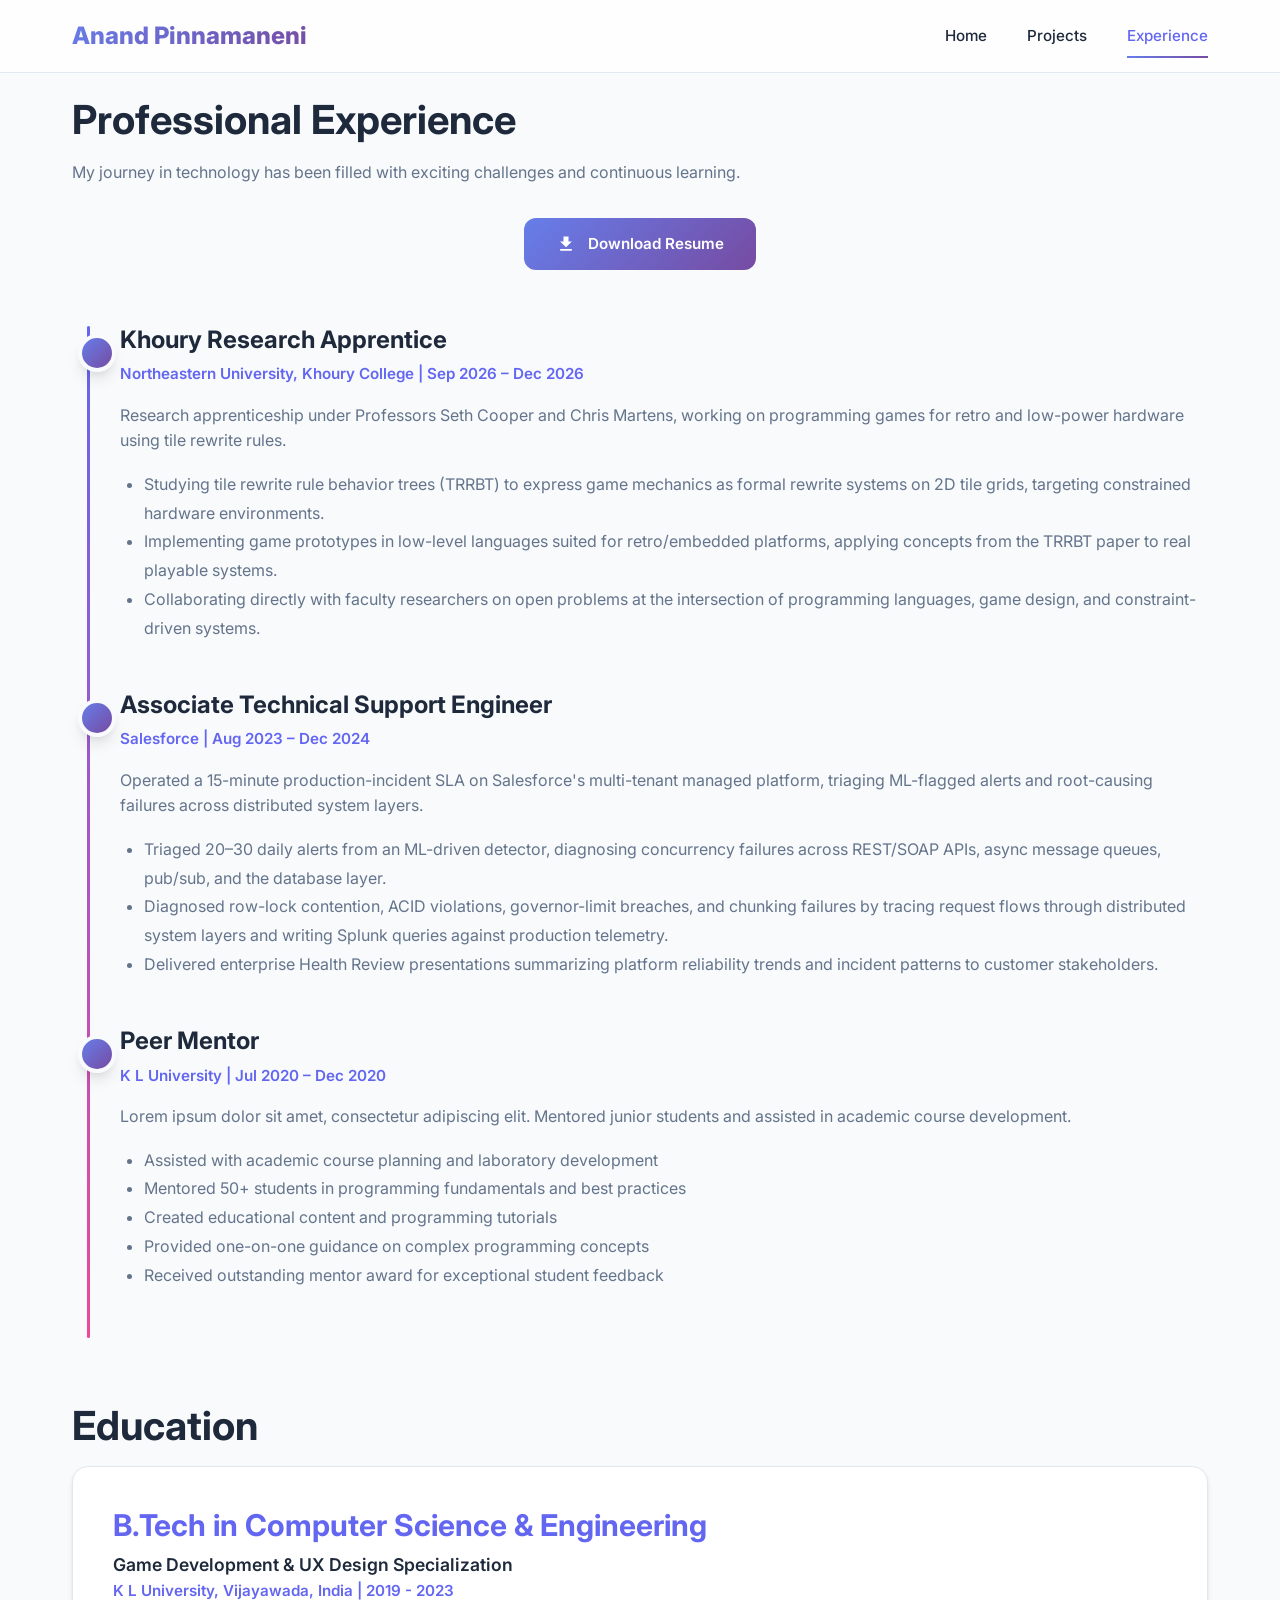
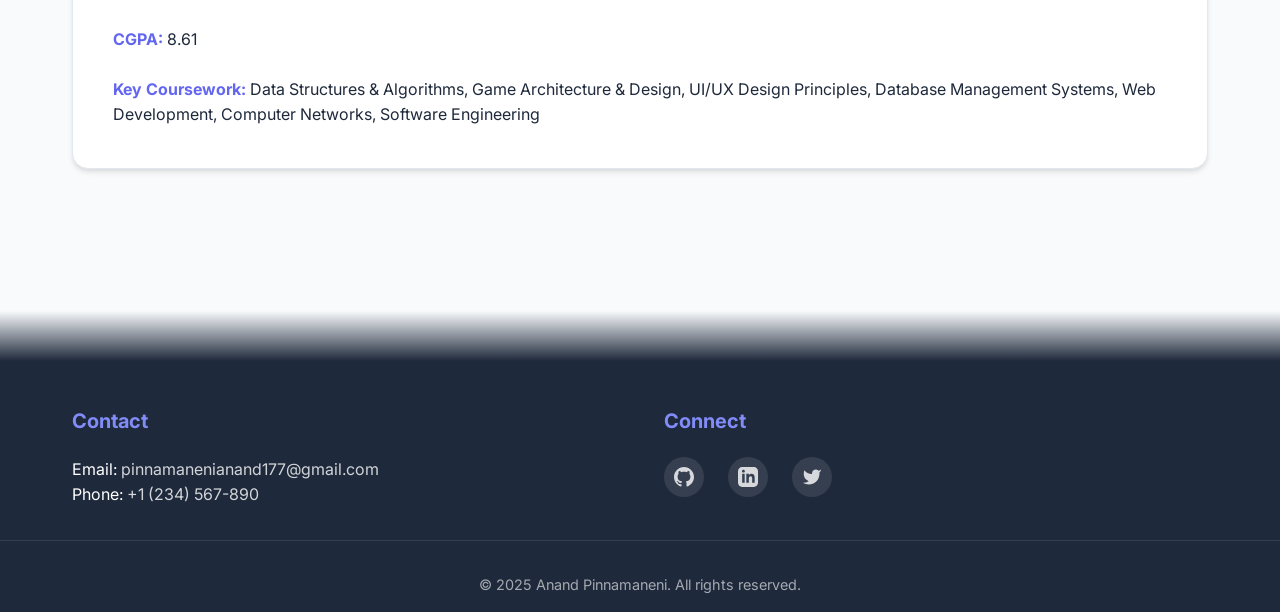
==== commit 75895171: "smallchanges" ====
--- a/experience.html
+++ b/experience.html
@@ -16,7 +16,6 @@
         <a href="index.html">Home</a>
         <a href="projects.html">Projects</a>
         <a href="experience.html" class="active">Experience</a>
-        <a href="todo.html">To-Do List</a>
       </nav>
     </div>
   </header>
@@ -86,79 +85,11 @@
         <p class="experience-date">K L University, Vijayawada, India | 2019 - 2023</p>
         <div style="margin-top: 1.5rem; display: grid; grid-template-columns: repeat(auto-fit, minmax(200px, 1fr)); gap: 1rem;">
           <div>
-            <strong style="color: var(--primary-color);">CGPA:</strong> 8.61 (First Class)
-          </div>
-          <div>
-            <strong style="color: var(--primary-color);">Achievements:</strong> Dean's List, Best Project Award
+            <strong style="color: var(--primary-color);">CGPA:</strong> 8.61
           </div>
         </div>        <p style="margin-top: 1.5rem;">
-          <strong style="color: var(--primary-color);">Key Coursework:</strong> Data Structures & Algorithms, Game Architecture & Design, UI/UX Design Principles, Database Management Systems, Web Development, Machine Learning, Computer Networks, Software Engineering
+          <strong style="color: var(--primary-color);">Key Coursework:</strong> Data Structures & Algorithms, Game Architecture & Design, UI/UX Design Principles, Database Management Systems, Web Development, Computer Networks, Software Engineering
         </p>
-      </div>
-    </section>
-
-    <section>
-      <h2>Technical Skills</h2>
-      <p style="color: var(--text-light); margin-bottom: 2rem;">A comprehensive skill set developed through academic learning and real-world experience.</p>
-      
-      <div class="skills-grid">
-        <div class="skill-category">
-          <h4>Programming Languages</h4>
-          <ul>
-            <li>Java (Advanced)</li>
-            <li>JavaScript/TypeScript</li>
-            <li>Python</li>
-            <li>C/C++</li>
-            <li>C# (.NET)</li>
-            <li>SQL</li>
-          </ul>
-        </div>
-        <div class="skill-category">
-          <h4>Web Technologies</h4>
-          <ul>
-            <li>React.js & Redux</li>
-            <li>Node.js & Express</li>
-            <li>HTML5 & CSS3/SASS</li>
-            <li>JSP & Servlets</li>
-            <li>RESTful APIs</li>
-            <li>GraphQL</li>
-          </ul>
-        </div>        <div class="skill-category">
-          <h4>Tools & Databases</h4>
-          <ul>
-            <li>MySQL & PostgreSQL</li>
-            <li>MongoDB & Redis</li>
-            <li>Git & GitHub</li>
-            <li>Docker & Kubernetes</li>
-            <li>AWS Services</li>
-            <li>Splunk & ELK Stack</li>
-          </ul>
-        </div>
-        <div class="skill-category">
-          <h4>Game Development</h4>
-          <ul>
-            <li>Unity Engine</li>
-            <li>Unreal Engine</li>
-            <li>Game AI Programming</li>
-            <li>Shader Programming</li>
-            <li>Level Design</li>
-            <li>3D Modeling Basics</li>
-          </ul>
-        </div>
-      </div>
-    </section>
-
-    <section>
-      <h2>Certifications & Achievements</h2>
-      <div style="display: grid; gap: 1.5rem;">
-        <div style="background: var(--card-bg); padding: 1.5rem; border-radius: 12px; box-shadow: var(--shadow); border-left: 4px solid var(--primary-color);">
-          <h4 style="color: var(--primary-color); margin-bottom: 0.5rem;">Lorem Ipsum Certification</h4>
-          <p style="color: var(--text-light);">Lorem ipsum dolor sit amet, consectetur adipiscing elit - 2024</p>
-        </div>
-        <div style="background: var(--card-bg); padding: 1.5rem; border-radius: 12px; box-shadow: var(--shadow); border-left: 4px solid var(--secondary-color);">
-          <h4 style="color: var(--secondary-color); margin-bottom: 0.5rem;">Outstanding Achievement Award</h4>
-          <p style="color: var(--text-light);">Sed do eiusmod tempor incididunt ut labore et dolore magna aliqua - 2023</p>
-        </div>
       </div>
     </section>
   </main>
